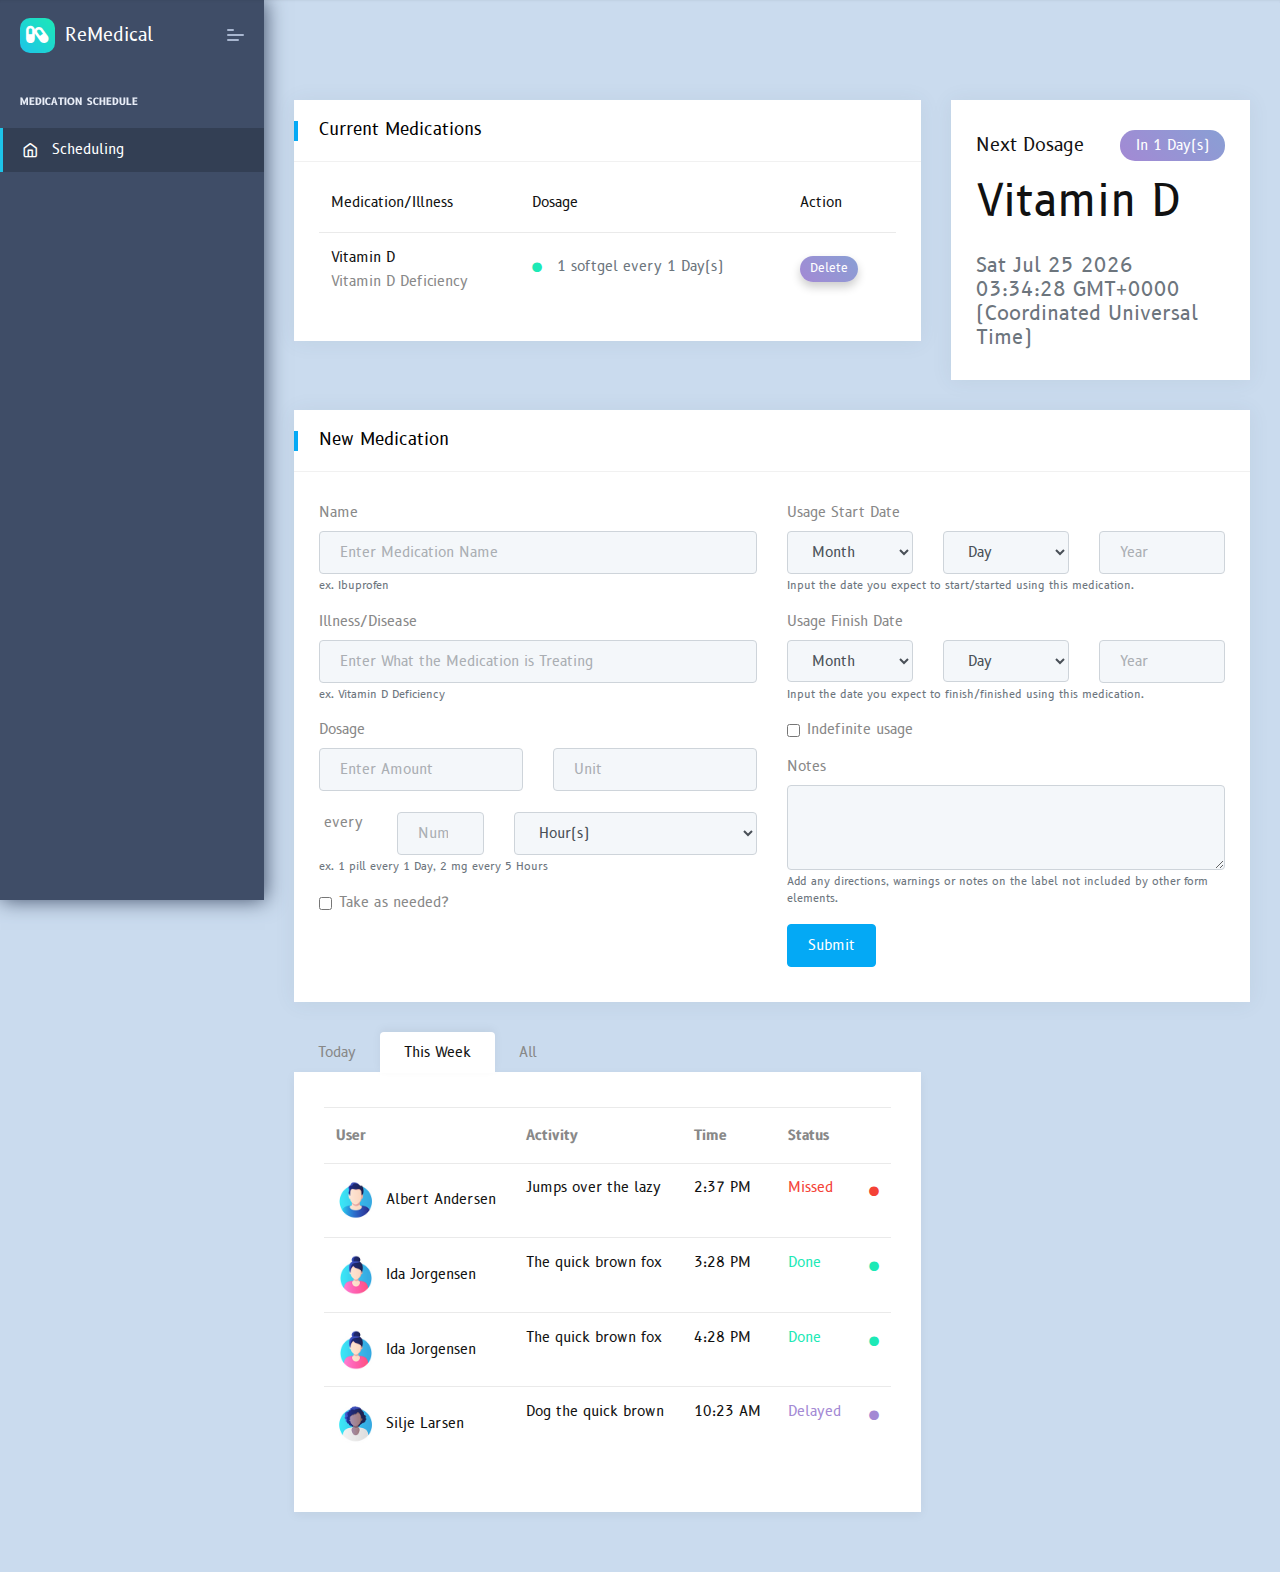
==== index.html @ 464264f8 "Move project folder" ====
<!DOCTYPE html>
<html lang="en">
  <head>
    <title>Home</title>
    <!-- HTML5 Shim and Respond.js IE11 support of HTML5 elements and media queries -->
    <!-- WARNING: Respond.js doesn't work if you view the page via file:// -->
    <!--[if lt IE 11]>
      <script src="https://oss.maxcdn.com/libs/html5shiv/3.7.0/html5shiv.js"></script>
      <script src="https://oss.maxcdn.com/libs/respond.js/1.4.2/respond.min.js"></script>
    <![endif]-->
    <!-- Meta -->
    <meta charset="utf-8" />
    <meta
      name="viewport"
      content="width=device-width, initial-scale=1.0, user-scalable=0, minimal-ui" />
    <meta http-equiv="X-UA-Compatible" content="IE=edge" />

    <!-- Favicon icon -->
    <link rel="icon" href="assets/images/favicon.ico" type="image/x-icon" />
    <!-- fontawesome icon -->
    <link
      rel="stylesheet"
      href="assets/fonts/fontawesome/css/fontawesome-all.min.css" />
    <!-- animation css -->
    <link
      rel="stylesheet"
      href="assets/plugins/animation/css/animate.min.css" />
    <!-- vendor css -->
    <link rel="stylesheet" href="assets/css/style.css" />
  </head>

  <body>
    <!-- [ Pre-loader ] start -->
    <div class="loader-bg">
      <div class="loader-track">
        <div class="loader-fill"></div>
      </div>
    </div>
    <!-- [ Pre-loader ] End -->
    <!-- [ navigation menu ] start -->
    <nav class="pcoded-navbar">
      <div class="navbar-wrapper">
        <div class="navbar-brand header-logo">
          <a href="index.html" class="b-brand">
            <div class="b-bg">
              <i class="fas fa-capsules"></i>
            </div>
            <span class="b-title">ReMedical</span>
          </a>
          <a class="mobile-menu" id="mobile-collapse" href="javascript:"
            ><span></span
          ></a>
        </div>
        <div class="navbar-content scroll-div">
          <ul class="nav pcoded-inner-navbar">
            <li class="nav-item pcoded-menu-caption">
              <label>Medication Schedule</label>
            </li>
            <li
              data-username="dashboard"
              class="nav-item active">
              <a href="index.html" class="nav-link"
                ><span class="pcoded-micon"
                  ><i class="feather icon-home"></i></span
                ><span class="pcoded-mtext">Scheduling</span></a
              >
            </li>
          </ul>
        </div>
      </div>
    </nav>
    <!-- [ navigation menu ] end -->

    <!-- [ Header ] start -->
    <header class="navbar pcoded-header navbar-expand-lg navbar-light">
      <div class="m-header">
        <a class="mobile-menu" id="mobile-collapse1" href="javascript:"
          ><span></span
        ></a>
        <a href="index.html" class="b-brand">
          <div class="b-bg">
            <i class="fas fa-circle"></i>
          </div>
          <span class="b-title">ReMedical</span>
        </a>
      </div>
      <a class="mobile-menu" id="mobile-header" href="javascript:">
        <i class="feather icon-more-horizontal"></i>
      </a>
    </header>
    <!-- [ Header ] end -->

    <!-- [ Main Content ] start -->
    <div class="pcoded-main-container">
      <div class="pcoded-wrapper">
        <div class="pcoded-content">
          <div class="pcoded-inner-content">
            <!-- [ breadcrumb ] start -->

            <!-- [ breadcrumb ] end -->
            <div class="main-body">
              <div class="page-wrapper">
                <!-- [ Main Content ] start -->
                <div class="row">
                  <!--[ current medications ] start-->
                  <div class="col-xl-8 col-md-6" onload="">
                    <div class="card Recent-Users">
                      <div class="card-header">
                        <h5>Current Medications</h5>
                      </div>
                      <div class="card-block py-3">
                        <div class="table-responsive">
                          <table
                            class="table table-hover"
                            id="current-medication-table">
                            <tbody></tbody>
                          </table>
                        </div>
                      </div>
                    </div>
                  </div>
                  <!--[ current medications ] end-->
                  <!-- [ next medication ] start -->
                  <div class="col-xl-4 col-md-6">
                    <div class="card card-event">
                      <div class="card-block" id="next-dosage">
                        <div
                          class="row align-items-center justify-content-center">
                          <div class="col">
                            <h5 class="m-0">Next Dosage</h5>
                          </div>
                          <div class="col-auto">
                            <label
                              class="label theme-bg2 text-white f-14 f-w-400 float-right"
                              >18 FEB 2023</label
                            >
                          </div>
                        </div>
                        <h2 class="mt-3 f-w-300">Vitamin D</h2>
                        <h4 class="text-muted mt-4 mb-0">12:30 PM</h4>
                        <i class="fab fa-angellist text-c-purple f-50"></i>
                      </div>
                    </div>
                  </div>
                  <!-- [ next medication ] end -->
                  <!--[ new medications ] start-->
                  <div class="col-sm-12">
                    <div class="card">
                      <div class="card-header">
                        <h5>New Medication</h5>
                      </div>
                      <div class="card-body">
                        <div class="row">
                          <div class="col-md-6">
                            <form>
                              <div class="form-group">
                                <label for="manualName">Name</label>
                                <input
                                  name="manualName"
                                  type="text"
                                  class="form-control"
                                  id="manualName"
                                  aria-describedby="manualNameHelp"
                                  placeholder="Enter Medication Name" />
                                <small
                                  id="manualNameHelp"
                                  class="form-text text-muted"
                                  >ex. Ibuprofen</small
                                >
                              </div>
                              <div class="form-group">
                                <label for="manualDisease"
                                  >Illness/Disease</label
                                >
                                <input
                                  name="manualDisease"
                                  type="text"
                                  class="form-control"
                                  id="manualDisease"
                                  aria-describedby="manualDiseaseHelp"
                                  placeholder="Enter What the Medication is Treating" />
                                <small
                                  id="manualDiseaseHelp"
                                  class="form-text text-muted"
                                  >ex. Vitamin D Deficiency</small
                                >
                              </div>
                              <div class="form-group">
                                <label>Dosage</label>
                                <div class="row">
                                  <div class="col-6">
                                    <input
                                      name="manualDosageAmount"
                                      type="text"
                                      class="form-control"
                                      id="manualDosageAmount"
                                      aria-describedby="manualDosageHelp"
                                      placeholder="Enter Amount" />
                                  </div>

                                  <div class="col-6">
                                    <input
                                      name="manualDosageUnit"
                                      type="text"
                                      class="form-control"
                                      id="manualDosageUnit"
                                      aria-describedby="manualDosageHelp"
                                      placeholder="Unit" />
                                  </div>
                                </div>

                                <br />

                                <div class="row">
                                  <div
                                    class="col-2 text-center align-items-center">
                                    <label>every</label>
                                  </div>
                                  <div class="col-3">
                                    <input
                                      name="manualFrequencyNumber"
                                      type="number"
                                      step="1"
                                      class="form-control"
                                      id="manualFrequencyNumber"
                                      aria-describedby="manualFrequencyHelp"
                                      placeholder="Number" />
                                  </div>
                                  <div class="col">
                                    <select
                                      class="form-control"
                                      id="manualFrequencyUnit"
                                      name="manualFrequencyUnit">
                                      <option value="Hour(s)">Hour(s)</option>
                                      <option value="Day(s)">Day(s)</option>
                                      <option value="Month(s)">Month(s)</option>
                                      <option value="Year(s)">Year(s)</option>
                                    </select>
                                  </div>
                                </div>
                                <small
                                  id="manualFrequencyHelp"
                                  class="form-text text-muted"
                                  >ex. 1 pill every 1 Day, 2 mg every 5
                                  Hours</small
                                >
                              </div>
                              <div class="form-group form-check">
                                <input
                                  name="manualTakeAsNeeded"
                                  type="checkbox"
                                  class="form-check-input"
                                  id="manualTakeAsNeeded" />
                                <label
                                  class="form-check-label"
                                  for="manualTakeAsNeeded"
                                  >Take as needed?</label
                                >
                              </div>
                            </form>
                          </div>
                          <div class="col-md-6">
                            <form>
                              <div class="form-group">
                                <label>Usage Start Date</label>
                                <div class="row">
                                  <div class="col-md">
                                    <select
                                      class="form-control col-md"
                                      id="manualStartDateMonth"
                                      name="manualStartDateMonth">
                                      <option>Month</option>
                                      <option value="January">January</option>
                                      <option value="February">February</option>
                                      <option value="March">March</option>
                                      <option value="April">April</option>
                                      <option value="May">May</option>
                                      <option value="June">June</option>
                                      <option value="July">July</option>
                                      <option value="August">August</option>
                                      <option value="September">
                                        September
                                      </option>
                                      <option value="October">October</option>
                                      <option value="November">November</option>
                                      <option value="December">December</option>
                                    </select>
                                  </div>
                                  <div class="col-md">
                                    <select
                                      class="form-control col-md"
                                      id="manualStartDateDay"
                                      name="manualStartDateDay">
                                      <option>Day</option>
                                      <option value="1">1</option>
                                      <option value="2">2</option>
                                      <option value="3">3</option>
                                      <option value="4">4</option>
                                      <option value="5">5</option>
                                      <option value="6">6</option>
                                      <option value="7">7</option>
                                      <option value="8">8</option>
                                      <option value="9">9</option>
                                      <option value="10">10</option>
                                      <option value="11">11</option>
                                      <option value="12">12</option>
                                      <option value="13">13</option>
                                      <option value="14">14</option>
                                      <option value="15">15</option>
                                      <option value="16">16</option>
                                      <option value="17">17</option>
                                      <option value="18">18</option>
                                      <option value="19">19</option>
                                      <option value="20">20</option>
                                      <option value="21">21</option>
                                      <option value="22">22</option>
                                      <option value="23">23</option>
                                      <option value="24">24</option>
                                      <option value="25">25</option>
                                      <option value="26">26</option>
                                      <option value="27">27</option>
                                      <option value="28">28</option>
                                      <option value="29">29</option>
                                      <option value="30">30</option>
                                      <option value="31">31</option>
                                    </select>
                                  </div>
                                  <div class="col-md">
                                    <input
                                      name="manualStartDateYear"
                                      type="text"
                                      class="form-control"
                                      id="manualStartDateYear"
                                      aria-describedby=""
                                      placeholder="Year" />
                                  </div>
                                </div>
                                <small
                                  id="manualStartDateHelp"
                                  class="form-text text-muted"
                                  >Input the date you expect to start/started
                                  using this medication.</small
                                >
                              </div>
                              <div class="form-group">
                                <label>Usage Finish Date</label>
                                <div class="row">
                                  <div class="col-md">
                                    <select
                                      class="form-control col-md"
                                      id="manualFinishDateMonth"
                                      name="manualFinishDateMonth">
                                      <option>Month</option>
                                      <option value="January">January</option>
                                      <option value="February">February</option>
                                      <option value="March">March</option>
                                      <option value="April">April</option>
                                      <option value="May">May</option>
                                      <option value="June">June</option>
                                      <option value="July">July</option>
                                      <option value="August">August</option>
                                      <option value="September">
                                        September
                                      </option>
                                      <option value="October">October</option>
                                      <option value="November">November</option>
                                      <option value="December">December</option>
                                    </select>
                                  </div>
                                  <div class="col-md">
                                    <select
                                      class="form-control col-md"
                                      id="manualFinishDateDay"
                                      name="manualFinishDateDay">
                                      <option>Day</option>
                                      <option value="1">1</option>
                                      <option value="2">2</option>
                                      <option value="3">3</option>
                                      <option value="4">4</option>
                                      <option value="5">5</option>
                                      <option value="6">6</option>
                                      <option value="7">7</option>
                                      <option value="8">8</option>
                                      <option value="9">9</option>
                                      <option value="10">10</option>
                                      <option value="11">11</option>
                                      <option value="12">12</option>
                                      <option value="13">13</option>
                                      <option value="14">14</option>
                                      <option value="15">15</option>
                                      <option value="16">16</option>
                                      <option value="17">17</option>
                                      <option value="18">18</option>
                                      <option value="19">19</option>
                                      <option value="20">20</option>
                                      <option value="21">21</option>
                                      <option value="22">22</option>
                                      <option value="23">23</option>
                                      <option value="24">24</option>
                                      <option value="25">25</option>
                                      <option value="26">26</option>
                                      <option value="27">27</option>
                                      <option value="28">28</option>
                                      <option value="29">29</option>
                                      <option value="30">30</option>
                                      <option value="31">31</option>
                                    </select>
                                  </div>
                                  <div class="col-md">
                                    <input
                                      name="manualFinishDateYear"
                                      type="text"
                                      class="form-control"
                                      id="manualFinishDateYear"
                                      aria-describedby=""
                                      placeholder="Year" />
                                  </div>
                                </div>
                                <small
                                  id="manualFinishDateHelp"
                                  class="form-text text-muted"
                                  >Input the date you expect to finish/finished
                                  using this medication.</small
                                >
                              </div>
                              <div class="form-group form-check">
                                <input
                                  name="manualIndefiniteUsage"
                                  type="checkbox"
                                  class="form-check-input"
                                  id="manualIndefiniteUsage" />
                                <label
                                  class="form-check-label"
                                  for="manualIndefiniteUsage"
                                  >Indefinite usage</label
                                >
                              </div>

                              <div class="form-group">
                                <label for="manualNotes">Notes</label>
                                <textarea
                                  class="form-control"
                                  id="manualNotes"
                                  rows="3"></textarea>
                                <small
                                  id="manualNotesHelp"
                                  class="form-text text-muted"
                                  >Add any directions, warnings or notes on the
                                  label not included by other form
                                  elements.</small
                                >
                              </div>
                              <button
                                type="button"
                                class="btn btn-primary"
                                onclick="manualCreateMedicine()">
                                Submit
                              </button>
                            </form>
                          </div>
                        </div>
                      </div>
                    </div>
                  </div>
                  <!--[ new medications ] end-->

                  <div class="col-xl-8 col-md-12 m-b-30">
                    <ul class="nav nav-tabs" id="myTab" role="tablist">
                      <li class="nav-item">
                        <a
                          class="nav-link"
                          id="home-tab"
                          data-toggle="tab"
                          href="#home"
                          role="tab"
                          aria-controls="home"
                          aria-selected="false"
                          >Today</a
                        >
                      </li>
                      <li class="nav-item">
                        <a
                          class="nav-link active show"
                          id="profile-tab"
                          data-toggle="tab"
                          href="#profile"
                          role="tab"
                          aria-controls="profile"
                          aria-selected="true"
                          >This Week</a
                        >
                      </li>
                      <li class="nav-item">
                        <a
                          class="nav-link"
                          id="contact-tab"
                          data-toggle="tab"
                          href="#contact"
                          role="tab"
                          aria-controls="contact"
                          aria-selected="false"
                          >All</a
                        >
                      </li>
                    </ul>
                    <div class="tab-content" id="myTabContent">
                      <div
                        class="tab-pane fade"
                        id="home"
                        role="tabpanel"
                        aria-labelledby="home-tab">
                        <table class="table table-hover">
                          <thead>
                            <tr>
                              <th>User</th>
                              <th>Activity</th>
                              <th>Time</th>
                              <th>Status</th>
                              <th class="text-right"></th>
                            </tr>
                          </thead>
                          <tbody>
                            <tr>
                              <td>
                                <h6 class="m-0">
                                  <img
                                    class="rounded-circle m-r-10"
                                    style="width: 40px"
                                    src="assets/images/user/avatar-1.jpg"
                                    alt="activity-user" />Ida Jorgensen
                                </h6>
                              </td>
                              <td>
                                <h6 class="m-0">The quick brown fox</h6>
                              </td>
                              <td>
                                <h6 class="m-0">3:28 PM</h6>
                              </td>
                              <td>
                                <h6 class="m-0 text-c-green">Done</h6>
                              </td>
                              <td class="text-right">
                                <i class="fas fa-circle text-c-green f-10"></i>
                              </td>
                            </tr>

                            <tr>
                              <td>
                                <h6 class="m-0">
                                  <img
                                    class="rounded-circle m-r-10"
                                    style="width: 40px"
                                    src="assets/images/user/avatar-2.jpg"
                                    alt="activity-user" />Albert Andersen
                                </h6>
                              </td>
                              <td>
                                <h6 class="m-0">Jumps over the lazy</h6>
                              </td>
                              <td>
                                <h6 class="m-0">2:37 PM</h6>
                              </td>
                              <td>
                                <h6 class="m-0 text-c-red">Missed</h6>
                              </td>
                              <td class="text-right">
                                <i class="fas fa-circle text-c-red f-10"></i>
                              </td>
                            </tr>

                            <tr>
                              <td>
                                <h6 class="m-0">
                                  <img
                                    class="rounded-circle m-r-10"
                                    style="width: 40px"
                                    src="assets/images/user/avatar-3.jpg"
                                    alt="activity-user" />Silje Larsen
                                </h6>
                              </td>
                              <td>
                                <h6 class="m-0">Dog the quick brown</h6>
                              </td>
                              <td>
                                <h6 class="m-0">10:23 AM</h6>
                              </td>
                              <td>
                                <h6 class="m-0 text-c-purple">Delayed</h6>
                              </td>
                              <td class="text-right">
                                <i class="fas fa-circle text-c-purple f-10"></i>
                              </td>
                            </tr>
                            <tr>
                              <td>
                                <h6 class="m-0">
                                  <img
                                    class="rounded-circle m-r-10"
                                    style="width: 40px"
                                    src="assets/images/user/avatar-1.jpg"
                                    alt="activity-user" />Ida Jorgensen
                                </h6>
                              </td>
                              <td>
                                <h6 class="m-0">The quick brown fox</h6>
                              </td>
                              <td>
                                <h6 class="m-0">4:28 PM</h6>
                              </td>
                              <td>
                                <h6 class="m-0 text-c-green">Done</h6>
                              </td>
                              <td class="text-right">
                                <i class="fas fa-circle text-c-green f-10"></i>
                              </td>
                            </tr>
                          </tbody>
                        </table>
                      </div>
                      <div
                        class="tab-pane fade active show"
                        id="profile"
                        role="tabpanel"
                        aria-labelledby="profile-tab">
                        <table class="table table-hover">
                          <thead>
                            <tr>
                              <th>User</th>
                              <th>Activity</th>
                              <th>Time</th>
                              <th>Status</th>
                              <th class="text-right"></th>
                            </tr>
                          </thead>
                          <tbody>
                            <tr>
                              <td>
                                <h6 class="m-0">
                                  <img
                                    class="rounded-circle m-r-10"
                                    style="width: 40px"
                                    src="assets/images/user/avatar-2.jpg"
                                    alt="activity-user" />Albert Andersen
                                </h6>
                              </td>
                              <td>
                                <h6 class="m-0">Jumps over the lazy</h6>
                              </td>
                              <td>
                                <h6 class="m-0">2:37 PM</h6>
                              </td>
                              <td>
                                <h6 class="m-0 text-c-red">Missed</h6>
                              </td>
                              <td class="text-right">
                                <i class="fas fa-circle text-c-red f-10"></i>
                              </td>
                            </tr>
                            <tr>
                              <td>
                                <h6 class="m-0">
                                  <img
                                    class="rounded-circle m-r-10"
                                    style="width: 40px"
                                    src="assets/images/user/avatar-1.jpg"
                                    alt="activity-user" />Ida Jorgensen
                                </h6>
                              </td>
                              <td>
                                <h6 class="m-0">The quick brown fox</h6>
                              </td>
                              <td>
                                <h6 class="m-0">3:28 PM</h6>
                              </td>
                              <td>
                                <h6 class="m-0 text-c-green">Done</h6>
                              </td>
                              <td class="text-right">
                                <i class="fas fa-circle text-c-green f-10"></i>
                              </td>
                            </tr>
                            <tr>
                              <td>
                                <h6 class="m-0">
                                  <img
                                    class="rounded-circle m-r-10"
                                    style="width: 40px"
                                    src="assets/images/user/avatar-1.jpg"
                                    alt="activity-user" />Ida Jorgensen
                                </h6>
                              </td>
                              <td>
                                <h6 class="m-0">The quick brown fox</h6>
                              </td>
                              <td>
                                <h6 class="m-0">4:28 PM</h6>
                              </td>
                              <td>
                                <h6 class="m-0 text-c-green">Done</h6>
                              </td>
                              <td class="text-right">
                                <i class="fas fa-circle text-c-green f-10"></i>
                              </td>
                            </tr>
                            <tr>
                              <td>
                                <h6 class="m-0">
                                  <img
                                    class="rounded-circle m-r-10"
                                    style="width: 40px"
                                    src="assets/images/user/avatar-3.jpg"
                                    alt="activity-user" />Silje Larsen
                                </h6>
                              </td>
                              <td>
                                <h6 class="m-0">Dog the quick brown</h6>
                              </td>
                              <td>
                                <h6 class="m-0">10:23 AM</h6>
                              </td>
                              <td>
                                <h6 class="m-0 text-c-purple">Delayed</h6>
                              </td>
                              <td class="text-right">
                                <i class="fas fa-circle text-c-purple f-10"></i>
                              </td>
                            </tr>
                          </tbody>
                        </table>
                      </div>
                      <div
                        class="tab-pane fade"
                        id="contact"
                        role="tabpanel"
                        aria-labelledby="contact-tab">
                        <table class="table table-hover">
                          <thead>
                            <tr>
                              <th>User</th>
                              <th>Activity</th>
                              <th>Time</th>
                              <th>Status</th>
                              <th class="text-right"></th>
                            </tr>
                          </thead>
                          <tbody>
                            <tr>
                              <td>
                                <h6 class="m-0">
                                  <img
                                    class="rounded-circle m-r-10"
                                    style="width: 40px"
                                    src="assets/images/user/avatar-3.jpg"
                                    alt="activity-user" />Silje Larsen
                                </h6>
                              </td>
                              <td>
                                <h6 class="m-0">Dog the quick brown</h6>
                              </td>
                              <td>
                                <h6 class="m-0">10:23 AM</h6>
                              </td>
                              <td>
                                <h6 class="m-0 text-c-purple">Delayed</h6>
                              </td>
                              <td class="text-right">
                                <i class="fas fa-circle text-c-purple f-10"></i>
                              </td>
                            </tr>
                            <tr>
                              <td>
                                <h6 class="m-0">
                                  <img
                                    class="rounded-circle m-r-10"
                                    style="width: 40px"
                                    src="assets/images/user/avatar-1.jpg"
                                    alt="activity-user" />Ida Jorgensen
                                </h6>
                              </td>
                              <td>
                                <h6 class="m-0">The quick brown fox</h6>
                              </td>
                              <td>
                                <h6 class="m-0">3:28 PM</h6>
                              </td>
                              <td>
                                <h6 class="m-0 text-c-green">Done</h6>
                              </td>
                              <td class="text-right">
                                <i class="fas fa-circle text-c-green f-10"></i>
                              </td>
                            </tr>
                            <tr>
                              <td>
                                <h6 class="m-0">
                                  <img
                                    class="rounded-circle m-r-10"
                                    style="width: 40px"
                                    src="assets/images/user/avatar-2.jpg"
                                    alt="activity-user" />Albert Andersen
                                </h6>
                              </td>
                              <td>
                                <h6 class="m-0">Jumps over the lazy</h6>
                              </td>
                              <td>
                                <h6 class="m-0">2:37 PM</h6>
                              </td>
                              <td>
                                <h6 class="m-0 text-c-red">Missed</h6>
                              </td>
                              <td class="text-right">
                                <i class="fas fa-circle text-c-red f-10"></i>
                              </td>
                            </tr>
                            <tr>
                              <td>
                                <h6 class="m-0">
                                  <img
                                    class="rounded-circle m-r-10"
                                    style="width: 40px"
                                    src="assets/images/user/avatar-1.jpg"
                                    alt="activity-user" />Ida Jorgensen
                                </h6>
                              </td>
                              <td>
                                <h6 class="m-0">The quick brown fox</h6>
                              </td>
                              <td>
                                <h6 class="m-0">4:28 PM</h6>
                              </td>
                              <td>
                                <h6 class="m-0 text-c-green">Done</h6>
                              </td>
                              <td class="text-right">
                                <i class="fas fa-circle text-c-green f-10"></i>
                              </td>
                            </tr>
                          </tbody>
                        </table>
                      </div>
                    </div>
                  </div>
                </div>
                <!-- [ Main Content ] end -->
              </div>
            </div>
          </div>
        </div>
      </div>
    </div>
    <!-- [ Main Content ] end -->

    <!-- Warning Section Starts -->
    <!-- Older IE warning message -->
    <!--[if lt IE 11]>
      <div class="ie-warning">
        <h1>Warning!!</h1>
        <p>
          You are using an outdated version of Internet Explorer, please upgrade
          <br />to any of the following web browsers to access this website.
        </p>
        <div class="iew-container">
          <ul class="iew-download">
            <li>
              <a href="http://www.google.com/chrome/">
                <img src="assets/images/browser/chrome.png" alt="Chrome" />
                <div>Chrome</div>
              </a>
            </li>
            <li>
              <a href="https://www.mozilla.org/en-US/firefox/new/">
                <img src="assets/images/browser/firefox.png" alt="Firefox" />
                <div>Firefox</div>
              </a>
            </li>
            <li>
              <a href="http://www.opera.com">
                <img src="assets/images/browser/opera.png" alt="Opera" />
                <div>Opera</div>
              </a>
            </li>
            <li>
              <a href="https://www.apple.com/safari/">
                <img src="assets/images/browser/safari.png" alt="Safari" />
                <div>Safari</div>
              </a>
            </li>
            <li>
              <a
                href="http://windows.microsoft.com/en-us/internet-explorer/download-ie">
                <img src="assets/images/browser/ie.png" alt="" />
                <div>IE (11 & above)</div>
              </a>
            </li>
          </ul>
        </div>
        <p>Sorry for the inconvenience!</p>
      </div>
    <![endif]-->
    <!-- Warning Section Ends -->

    <!-- Required Js -->
    <script src="assets/js/vendor-all.min.js"></script>
    <script src="assets/plugins/bootstrap/js/bootstrap.min.js"></script>
    <script src="assets/js/pcoded.min.js"></script>
    <script src="assets/js/medications.js"></script>
  </body>
</html>
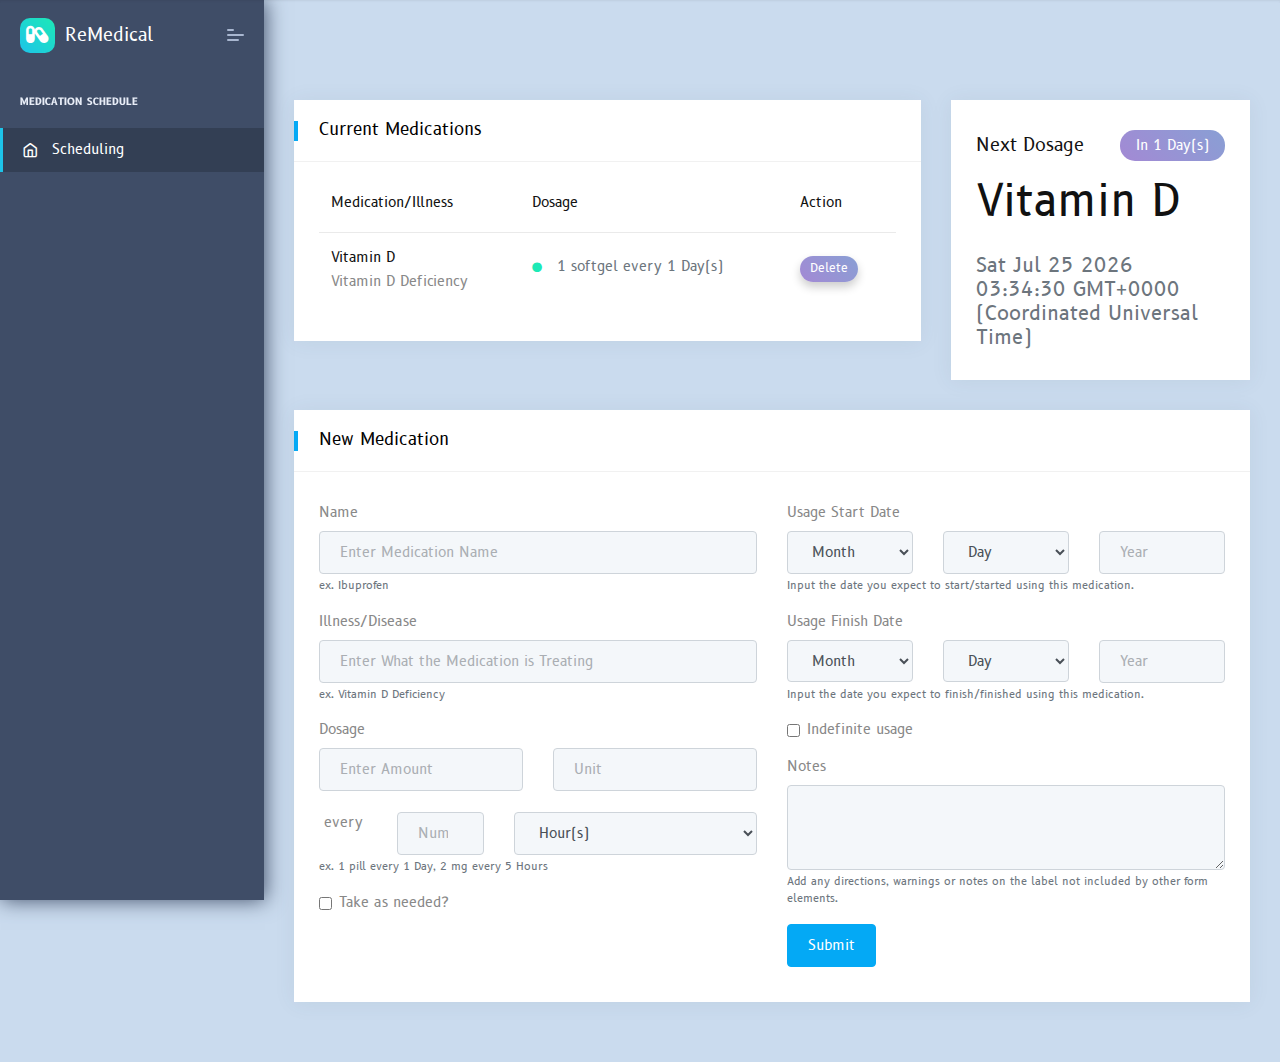
==== commit aa963854: "Remove unused code" ====
--- a/index.html
+++ b/index.html
@@ -463,384 +463,6 @@
                     </div>
                   </div>
                   <!--[ new medications ] end-->
-
-                  <div class="col-xl-8 col-md-12 m-b-30">
-                    <ul class="nav nav-tabs" id="myTab" role="tablist">
-                      <li class="nav-item">
-                        <a
-                          class="nav-link"
-                          id="home-tab"
-                          data-toggle="tab"
-                          href="#home"
-                          role="tab"
-                          aria-controls="home"
-                          aria-selected="false"
-                          >Today</a
-                        >
-                      </li>
-                      <li class="nav-item">
-                        <a
-                          class="nav-link active show"
-                          id="profile-tab"
-                          data-toggle="tab"
-                          href="#profile"
-                          role="tab"
-                          aria-controls="profile"
-                          aria-selected="true"
-                          >This Week</a
-                        >
-                      </li>
-                      <li class="nav-item">
-                        <a
-                          class="nav-link"
-                          id="contact-tab"
-                          data-toggle="tab"
-                          href="#contact"
-                          role="tab"
-                          aria-controls="contact"
-                          aria-selected="false"
-                          >All</a
-                        >
-                      </li>
-                    </ul>
-                    <div class="tab-content" id="myTabContent">
-                      <div
-                        class="tab-pane fade"
-                        id="home"
-                        role="tabpanel"
-                        aria-labelledby="home-tab">
-                        <table class="table table-hover">
-                          <thead>
-                            <tr>
-                              <th>User</th>
-                              <th>Activity</th>
-                              <th>Time</th>
-                              <th>Status</th>
-                              <th class="text-right"></th>
-                            </tr>
-                          </thead>
-                          <tbody>
-                            <tr>
-                              <td>
-                                <h6 class="m-0">
-                                  <img
-                                    class="rounded-circle m-r-10"
-                                    style="width: 40px"
-                                    src="assets/images/user/avatar-1.jpg"
-                                    alt="activity-user" />Ida Jorgensen
-                                </h6>
-                              </td>
-                              <td>
-                                <h6 class="m-0">The quick brown fox</h6>
-                              </td>
-                              <td>
-                                <h6 class="m-0">3:28 PM</h6>
-                              </td>
-                              <td>
-                                <h6 class="m-0 text-c-green">Done</h6>
-                              </td>
-                              <td class="text-right">
-                                <i class="fas fa-circle text-c-green f-10"></i>
-                              </td>
-                            </tr>
-
-                            <tr>
-                              <td>
-                                <h6 class="m-0">
-                                  <img
-                                    class="rounded-circle m-r-10"
-                                    style="width: 40px"
-                                    src="assets/images/user/avatar-2.jpg"
-                                    alt="activity-user" />Albert Andersen
-                                </h6>
-                              </td>
-                              <td>
-                                <h6 class="m-0">Jumps over the lazy</h6>
-                              </td>
-                              <td>
-                                <h6 class="m-0">2:37 PM</h6>
-                              </td>
-                              <td>
-                                <h6 class="m-0 text-c-red">Missed</h6>
-                              </td>
-                              <td class="text-right">
-                                <i class="fas fa-circle text-c-red f-10"></i>
-                              </td>
-                            </tr>
-
-                            <tr>
-                              <td>
-                                <h6 class="m-0">
-                                  <img
-                                    class="rounded-circle m-r-10"
-                                    style="width: 40px"
-                                    src="assets/images/user/avatar-3.jpg"
-                                    alt="activity-user" />Silje Larsen
-                                </h6>
-                              </td>
-                              <td>
-                                <h6 class="m-0">Dog the quick brown</h6>
-                              </td>
-                              <td>
-                                <h6 class="m-0">10:23 AM</h6>
-                              </td>
-                              <td>
-                                <h6 class="m-0 text-c-purple">Delayed</h6>
-                              </td>
-                              <td class="text-right">
-                                <i class="fas fa-circle text-c-purple f-10"></i>
-                              </td>
-                            </tr>
-                            <tr>
-                              <td>
-                                <h6 class="m-0">
-                                  <img
-                                    class="rounded-circle m-r-10"
-                                    style="width: 40px"
-                                    src="assets/images/user/avatar-1.jpg"
-                                    alt="activity-user" />Ida Jorgensen
-                                </h6>
-                              </td>
-                              <td>
-                                <h6 class="m-0">The quick brown fox</h6>
-                              </td>
-                              <td>
-                                <h6 class="m-0">4:28 PM</h6>
-                              </td>
-                              <td>
-                                <h6 class="m-0 text-c-green">Done</h6>
-                              </td>
-                              <td class="text-right">
-                                <i class="fas fa-circle text-c-green f-10"></i>
-                              </td>
-                            </tr>
-                          </tbody>
-                        </table>
-                      </div>
-                      <div
-                        class="tab-pane fade active show"
-                        id="profile"
-                        role="tabpanel"
-                        aria-labelledby="profile-tab">
-                        <table class="table table-hover">
-                          <thead>
-                            <tr>
-                              <th>User</th>
-                              <th>Activity</th>
-                              <th>Time</th>
-                              <th>Status</th>
-                              <th class="text-right"></th>
-                            </tr>
-                          </thead>
-                          <tbody>
-                            <tr>
-                              <td>
-                                <h6 class="m-0">
-                                  <img
-                                    class="rounded-circle m-r-10"
-                                    style="width: 40px"
-                                    src="assets/images/user/avatar-2.jpg"
-                                    alt="activity-user" />Albert Andersen
-                                </h6>
-                              </td>
-                              <td>
-                                <h6 class="m-0">Jumps over the lazy</h6>
-                              </td>
-                              <td>
-                                <h6 class="m-0">2:37 PM</h6>
-                              </td>
-                              <td>
-                                <h6 class="m-0 text-c-red">Missed</h6>
-                              </td>
-                              <td class="text-right">
-                                <i class="fas fa-circle text-c-red f-10"></i>
-                              </td>
-                            </tr>
-                            <tr>
-                              <td>
-                                <h6 class="m-0">
-                                  <img
-                                    class="rounded-circle m-r-10"
-                                    style="width: 40px"
-                                    src="assets/images/user/avatar-1.jpg"
-                                    alt="activity-user" />Ida Jorgensen
-                                </h6>
-                              </td>
-                              <td>
-                                <h6 class="m-0">The quick brown fox</h6>
-                              </td>
-                              <td>
-                                <h6 class="m-0">3:28 PM</h6>
-                              </td>
-                              <td>
-                                <h6 class="m-0 text-c-green">Done</h6>
-                              </td>
-                              <td class="text-right">
-                                <i class="fas fa-circle text-c-green f-10"></i>
-                              </td>
-                            </tr>
-                            <tr>
-                              <td>
-                                <h6 class="m-0">
-                                  <img
-                                    class="rounded-circle m-r-10"
-                                    style="width: 40px"
-                                    src="assets/images/user/avatar-1.jpg"
-                                    alt="activity-user" />Ida Jorgensen
-                                </h6>
-                              </td>
-                              <td>
-                                <h6 class="m-0">The quick brown fox</h6>
-                              </td>
-                              <td>
-                                <h6 class="m-0">4:28 PM</h6>
-                              </td>
-                              <td>
-                                <h6 class="m-0 text-c-green">Done</h6>
-                              </td>
-                              <td class="text-right">
-                                <i class="fas fa-circle text-c-green f-10"></i>
-                              </td>
-                            </tr>
-                            <tr>
-                              <td>
-                                <h6 class="m-0">
-                                  <img
-                                    class="rounded-circle m-r-10"
-                                    style="width: 40px"
-                                    src="assets/images/user/avatar-3.jpg"
-                                    alt="activity-user" />Silje Larsen
-                                </h6>
-                              </td>
-                              <td>
-                                <h6 class="m-0">Dog the quick brown</h6>
-                              </td>
-                              <td>
-                                <h6 class="m-0">10:23 AM</h6>
-                              </td>
-                              <td>
-                                <h6 class="m-0 text-c-purple">Delayed</h6>
-                              </td>
-                              <td class="text-right">
-                                <i class="fas fa-circle text-c-purple f-10"></i>
-                              </td>
-                            </tr>
-                          </tbody>
-                        </table>
-                      </div>
-                      <div
-                        class="tab-pane fade"
-                        id="contact"
-                        role="tabpanel"
-                        aria-labelledby="contact-tab">
-                        <table class="table table-hover">
-                          <thead>
-                            <tr>
-                              <th>User</th>
-                              <th>Activity</th>
-                              <th>Time</th>
-                              <th>Status</th>
-                              <th class="text-right"></th>
-                            </tr>
-                          </thead>
-                          <tbody>
-                            <tr>
-                              <td>
-                                <h6 class="m-0">
-                                  <img
-                                    class="rounded-circle m-r-10"
-                                    style="width: 40px"
-                                    src="assets/images/user/avatar-3.jpg"
-                                    alt="activity-user" />Silje Larsen
-                                </h6>
-                              </td>
-                              <td>
-                                <h6 class="m-0">Dog the quick brown</h6>
-                              </td>
-                              <td>
-                                <h6 class="m-0">10:23 AM</h6>
-                              </td>
-                              <td>
-                                <h6 class="m-0 text-c-purple">Delayed</h6>
-                              </td>
-                              <td class="text-right">
-                                <i class="fas fa-circle text-c-purple f-10"></i>
-                              </td>
-                            </tr>
-                            <tr>
-                              <td>
-                                <h6 class="m-0">
-                                  <img
-                                    class="rounded-circle m-r-10"
-                                    style="width: 40px"
-                                    src="assets/images/user/avatar-1.jpg"
-                                    alt="activity-user" />Ida Jorgensen
-                                </h6>
-                              </td>
-                              <td>
-                                <h6 class="m-0">The quick brown fox</h6>
-                              </td>
-                              <td>
-                                <h6 class="m-0">3:28 PM</h6>
-                              </td>
-                              <td>
-                                <h6 class="m-0 text-c-green">Done</h6>
-                              </td>
-                              <td class="text-right">
-                                <i class="fas fa-circle text-c-green f-10"></i>
-                              </td>
-                            </tr>
-                            <tr>
-                              <td>
-                                <h6 class="m-0">
-                                  <img
-                                    class="rounded-circle m-r-10"
-                                    style="width: 40px"
-                                    src="assets/images/user/avatar-2.jpg"
-                                    alt="activity-user" />Albert Andersen
-                                </h6>
-                              </td>
-                              <td>
-                                <h6 class="m-0">Jumps over the lazy</h6>
-                              </td>
-                              <td>
-                                <h6 class="m-0">2:37 PM</h6>
-                              </td>
-                              <td>
-                                <h6 class="m-0 text-c-red">Missed</h6>
-                              </td>
-                              <td class="text-right">
-                                <i class="fas fa-circle text-c-red f-10"></i>
-                              </td>
-                            </tr>
-                            <tr>
-                              <td>
-                                <h6 class="m-0">
-                                  <img
-                                    class="rounded-circle m-r-10"
-                                    style="width: 40px"
-                                    src="assets/images/user/avatar-1.jpg"
-                                    alt="activity-user" />Ida Jorgensen
-                                </h6>
-                              </td>
-                              <td>
-                                <h6 class="m-0">The quick brown fox</h6>
-                              </td>
-                              <td>
-                                <h6 class="m-0">4:28 PM</h6>
-                              </td>
-                              <td>
-                                <h6 class="m-0 text-c-green">Done</h6>
-                              </td>
-                              <td class="text-right">
-                                <i class="fas fa-circle text-c-green f-10"></i>
-                              </td>
-                            </tr>
-                          </tbody>
-                        </table>
-                      </div>
-                    </div>
-                  </div>
                 </div>
                 <!-- [ Main Content ] end -->
               </div>
